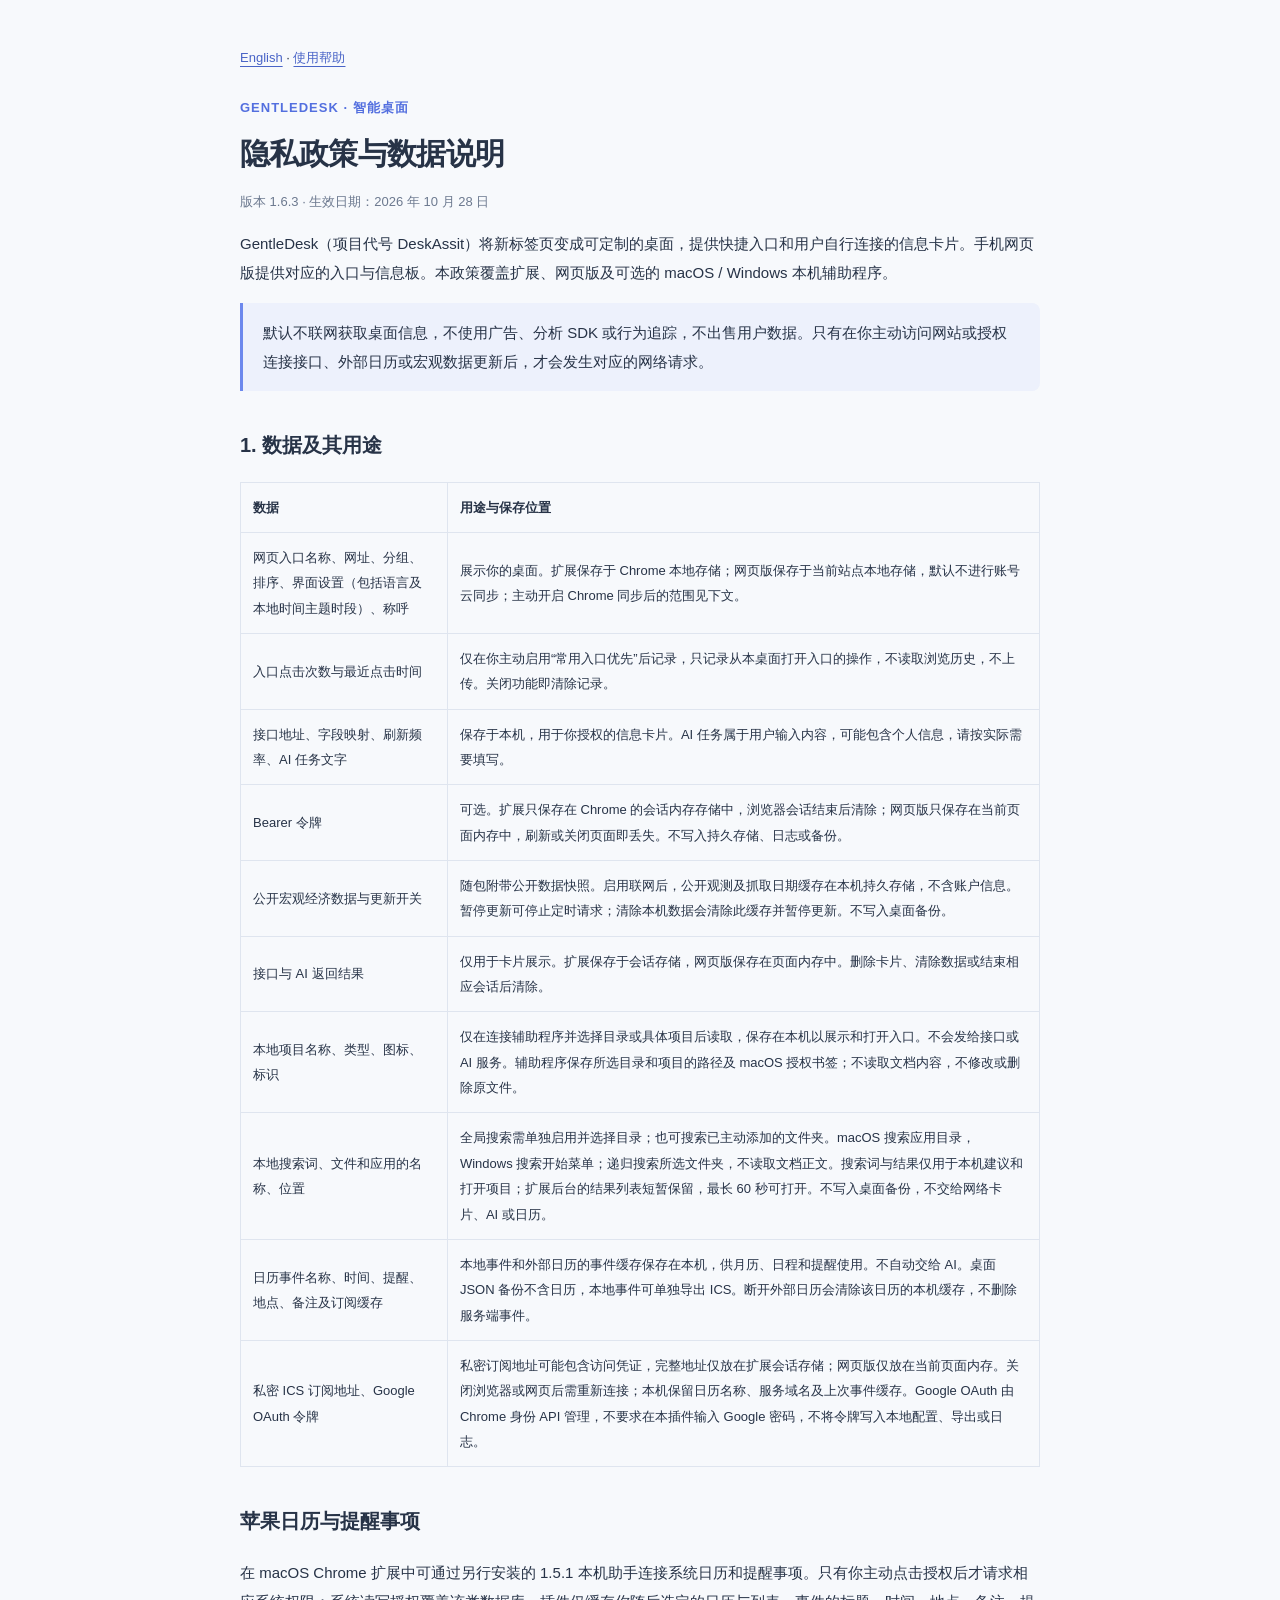
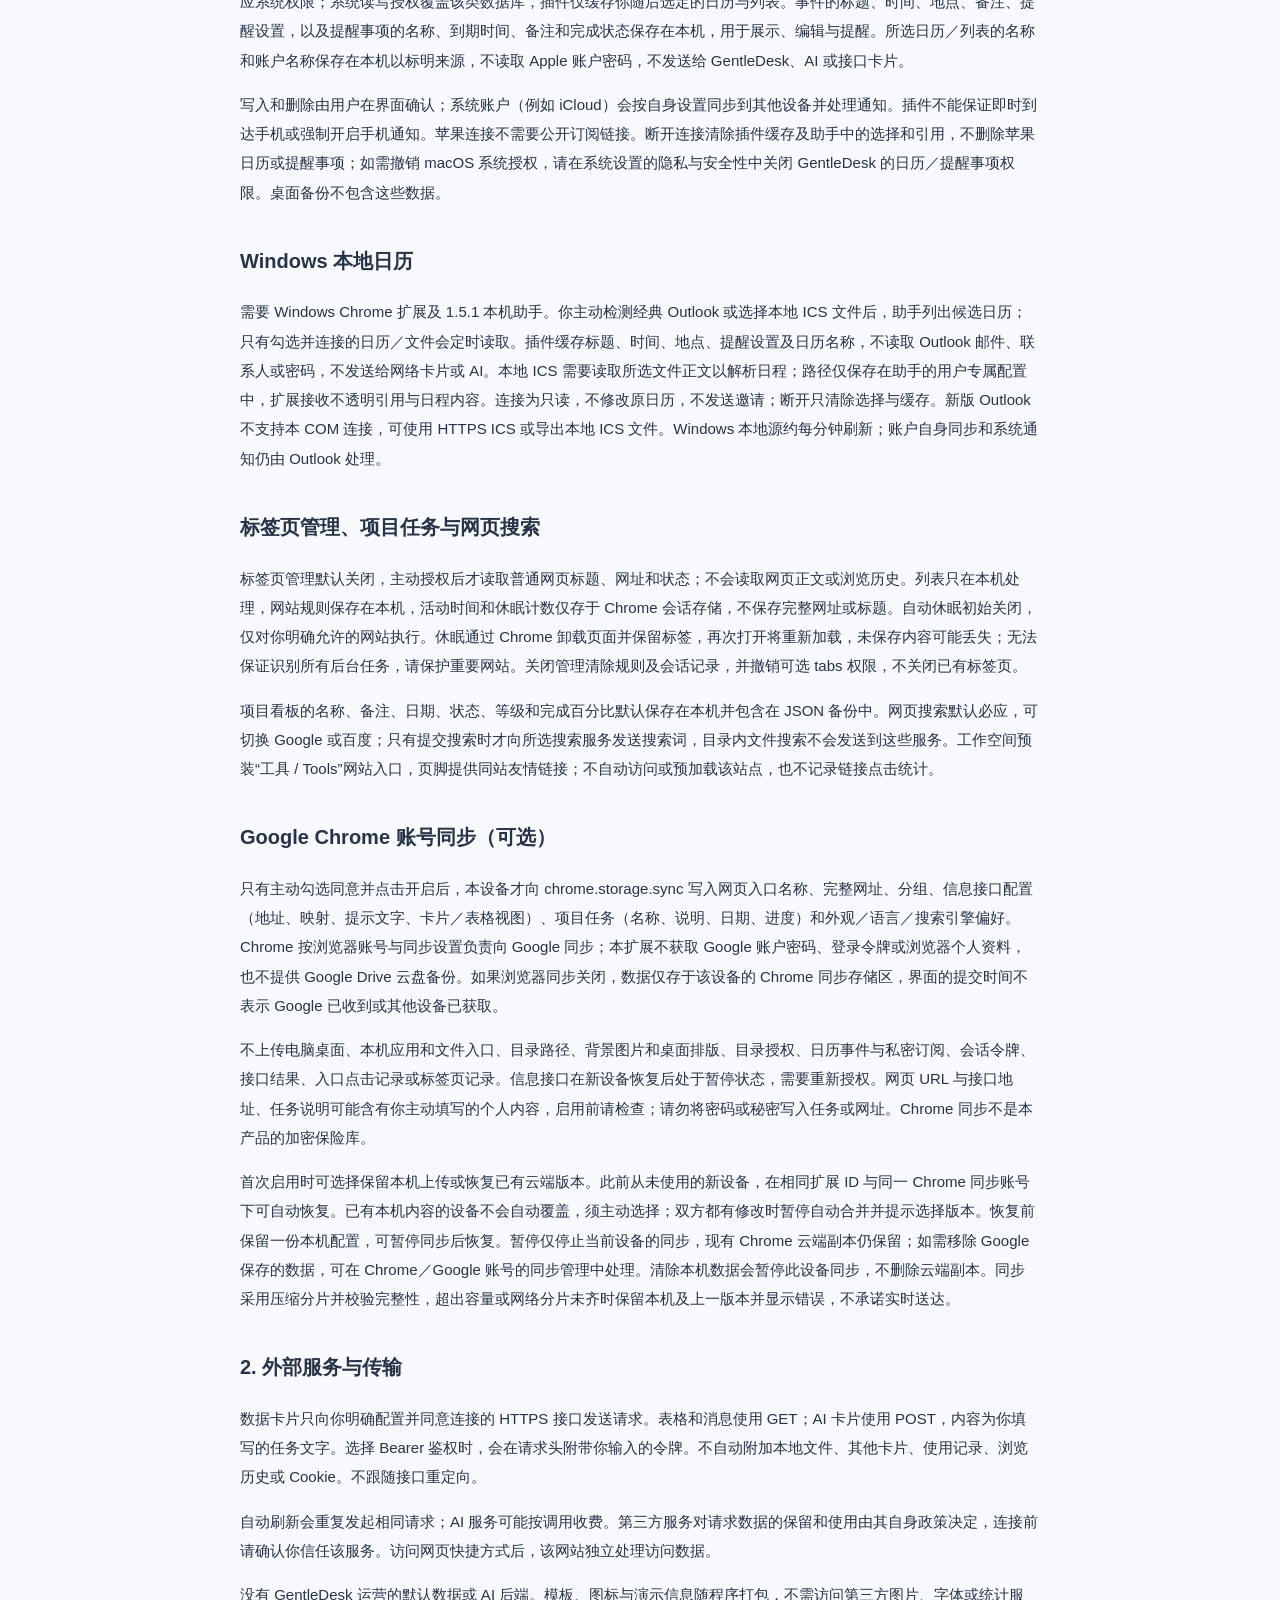
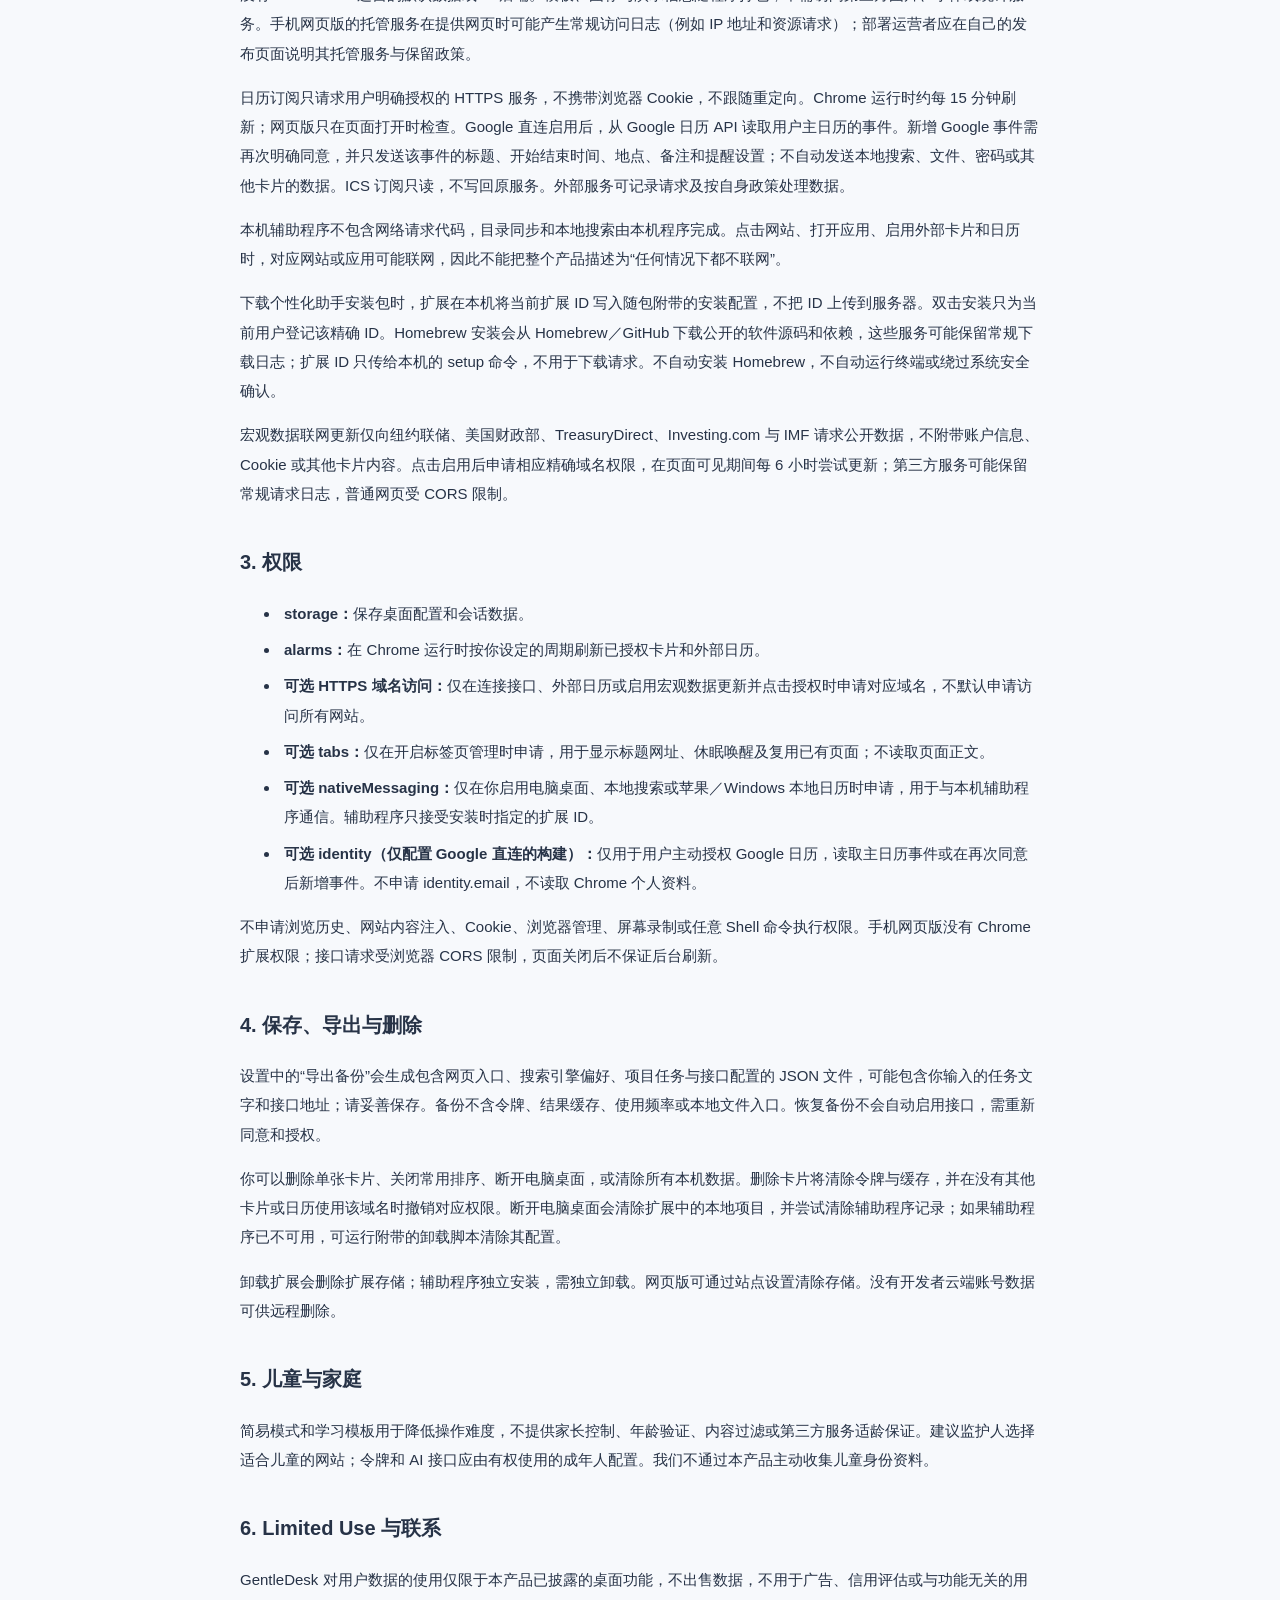
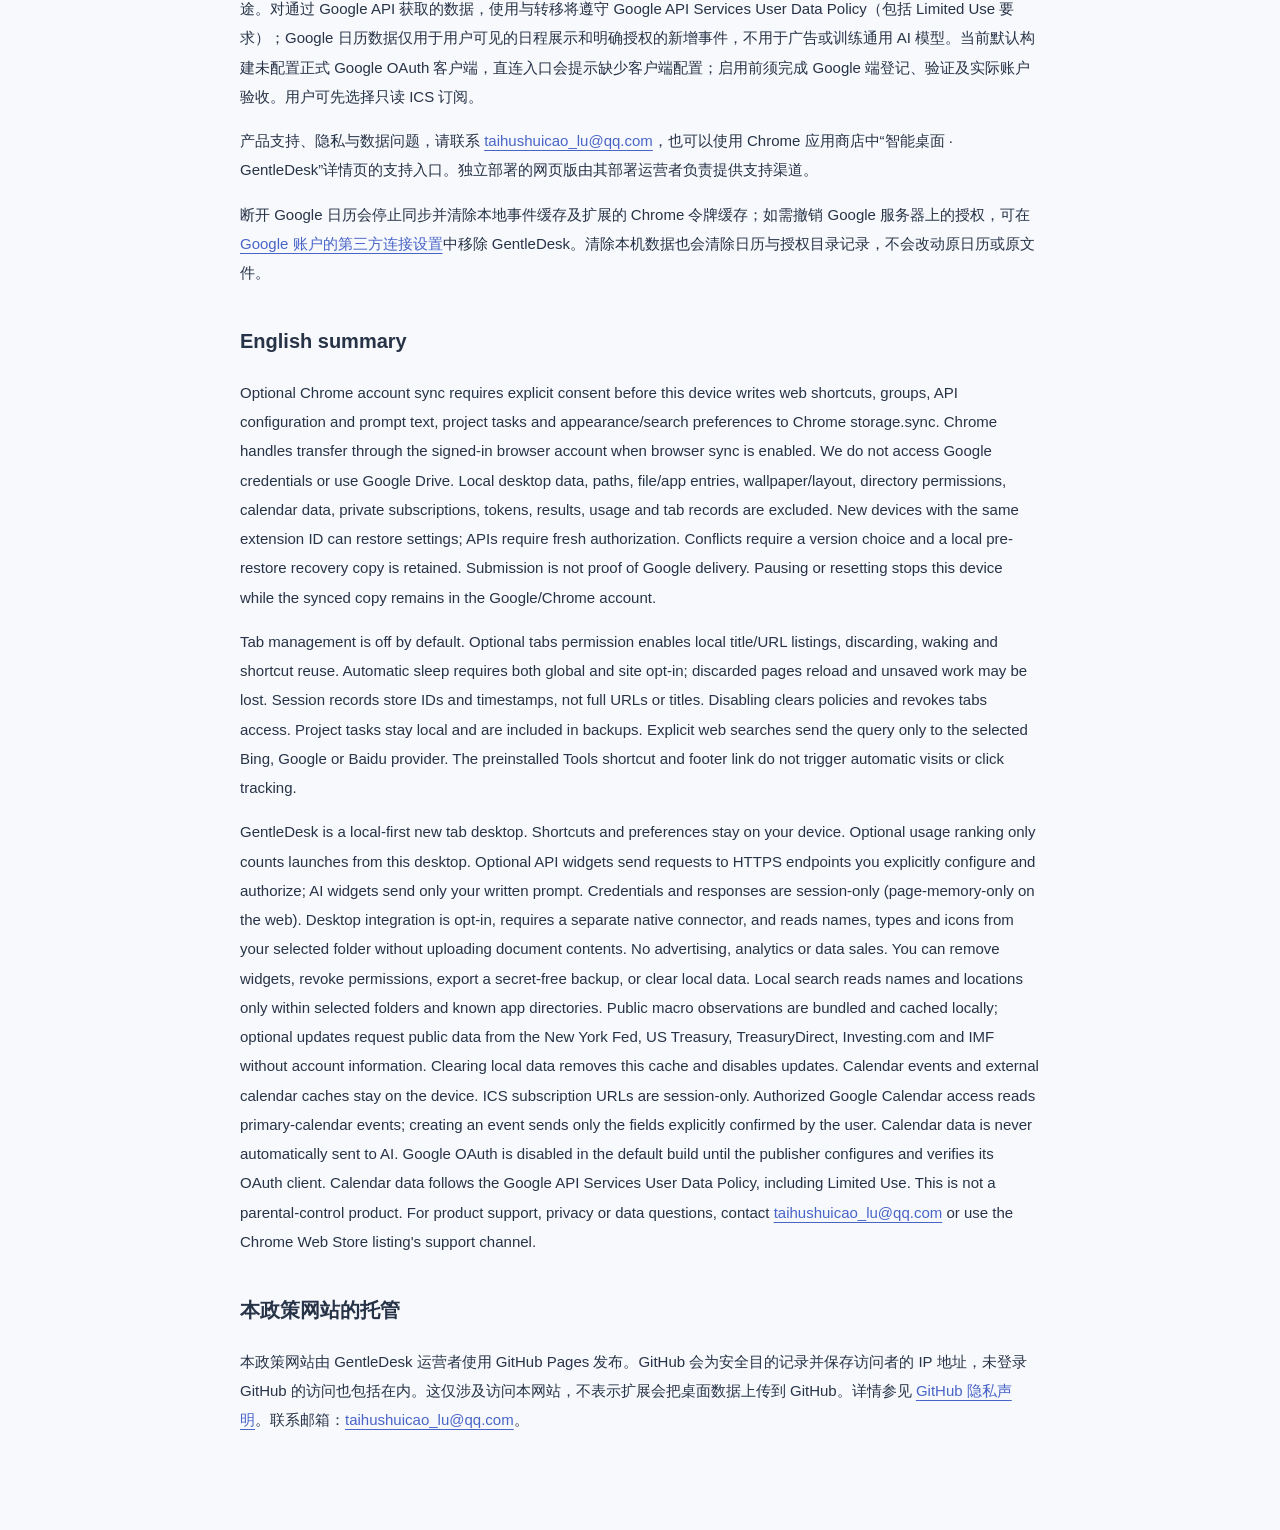
==== privacy.html @ 89a5466d "Publish GentleDesk bilingual privacy policy and support documents" ====
<!doctype html><html lang="zh-CN"><head><meta charset="utf-8"><meta name="viewport" content="width=device-width, initial-scale=1"><title>隐私政策 · GentleDesk</title><link rel="stylesheet" href="legal.css"></head><body>
<nav><a href="privacy.en.html" lang="en">English</a> · <a href="help.html">使用帮助</a></nav><div class="brand">GENTLEDESK · 智能桌面</div><h1>隐私政策与数据说明</h1><p class="subtitle">版本 1.6.3 · 生效日期：2026 年 10 月 28 日</p>
<p>GentleDesk（项目代号 DeskAssit）将新标签页变成可定制的桌面，提供快捷入口和用户自行连接的信息卡片。手机网页版提供对应的入口与信息板。本政策覆盖扩展、网页版及可选的 macOS / Windows 本机辅助程序。</p>
<div class="callout">默认不联网获取桌面信息，不使用广告、分析 SDK 或行为追踪，不出售用户数据。只有在你主动访问网站或授权连接接口、外部日历或宏观数据更新后，才会发生对应的网络请求。</div>
<h2>1. 数据及其用途</h2><table><thead><tr><th>数据</th><th>用途与保存位置</th></tr></thead><tbody>
<tr><td>网页入口名称、网址、分组、排序、界面设置（包括语言及本地时间主题时段）、称呼</td><td>展示你的桌面。扩展保存于 Chrome 本地存储；网页版保存于当前站点本地存储，默认不进行账号云同步；主动开启 Chrome 同步后的范围见下文。</td></tr>
<tr><td>入口点击次数与最近点击时间</td><td>仅在你主动启用“常用入口优先”后记录，只记录从本桌面打开入口的操作，不读取浏览历史，不上传。关闭功能即清除记录。</td></tr>
<tr><td>接口地址、字段映射、刷新频率、AI 任务文字</td><td>保存于本机，用于你授权的信息卡片。AI 任务属于用户输入内容，可能包含个人信息，请按实际需要填写。</td></tr>
<tr><td>Bearer 令牌</td><td>可选。扩展只保存在 Chrome 的会话内存存储中，浏览器会话结束后清除；网页版只保存在当前页面内存中，刷新或关闭页面即丢失。不写入持久存储、日志或备份。</td></tr>
<tr><td>公开宏观经济数据与更新开关</td><td>随包附带公开数据快照。启用联网后，公开观测及抓取日期缓存在本机持久存储，不含账户信息。暂停更新可停止定时请求；清除本机数据会清除此缓存并暂停更新。不写入桌面备份。</td></tr>
<tr><td>接口与 AI 返回结果</td><td>仅用于卡片展示。扩展保存于会话存储，网页版保存在页面内存中。删除卡片、清除数据或结束相应会话后清除。</td></tr>
<tr><td>本地项目名称、类型、图标、标识</td><td>仅在连接辅助程序并选择目录或具体项目后读取，保存在本机以展示和打开入口。不会发给接口或 AI 服务。辅助程序保存所选目录和项目的路径及 macOS 授权书签；不读取文档内容，不修改或删除原文件。</td></tr>
<tr><td>本地搜索词、文件和应用的名称、位置</td><td>全局搜索需单独启用并选择目录；也可搜索已主动添加的文件夹。macOS 搜索应用目录，Windows 搜索开始菜单；递归搜索所选文件夹，不读取文档正文。搜索词与结果仅用于本机建议和打开项目；扩展后台的结果列表短暂保留，最长 60 秒可打开。不写入桌面备份，不交给网络卡片、AI 或日历。</td></tr>
<tr><td>日历事件名称、时间、提醒、地点、备注及订阅缓存</td><td>本地事件和外部日历的事件缓存保存在本机，供月历、日程和提醒使用。不自动交给 AI。桌面 JSON 备份不含日历，本地事件可单独导出 ICS。断开外部日历会清除该日历的本机缓存，不删除服务端事件。</td></tr>
<tr><td>私密 ICS 订阅地址、Google OAuth 令牌</td><td>私密订阅地址可能包含访问凭证，完整地址仅放在扩展会话存储；网页版仅放在当前页面内存。关闭浏览器或网页后需重新连接；本机保留日历名称、服务域名及上次事件缓存。Google OAuth 由 Chrome 身份 API 管理，不要求在本插件输入 Google 密码，不将令牌写入本地配置、导出或日志。</td></tr></tbody></table>
<h2>苹果日历与提醒事项</h2><p>在 macOS Chrome 扩展中可通过另行安装的 1.5.1 本机助手连接系统日历和提醒事项。只有你主动点击授权后才请求相应系统权限；系统读写授权覆盖该类数据库，插件仅缓存你随后选定的日历与列表。事件的标题、时间、地点、备注、提醒设置，以及提醒事项的名称、到期时间、备注和完成状态保存在本机，用于展示、编辑与提醒。所选日历／列表的名称和账户名称保存在本机以标明来源，不读取 Apple 账户密码，不发送给 GentleDesk、AI 或接口卡片。</p><p>写入和删除由用户在界面确认；系统账户（例如 iCloud）会按自身设置同步到其他设备并处理通知。插件不能保证即时到达手机或强制开启手机通知。苹果连接不需要公开订阅链接。断开连接清除插件缓存及助手中的选择和引用，不删除苹果日历或提醒事项；如需撤销 macOS 系统授权，请在系统设置的隐私与安全性中关闭 GentleDesk 的日历／提醒事项权限。桌面备份不包含这些数据。</p><h2>Windows 本地日历</h2><p>需要 Windows Chrome 扩展及 1.5.1 本机助手。你主动检测经典 Outlook 或选择本地 ICS 文件后，助手列出候选日历；只有勾选并连接的日历／文件会定时读取。插件缓存标题、时间、地点、提醒设置及日历名称，不读取 Outlook 邮件、联系人或密码，不发送给网络卡片或 AI。本地 ICS 需要读取所选文件正文以解析日程；路径仅保存在助手的用户专属配置中，扩展接收不透明引用与日程内容。连接为只读，不修改原日历，不发送邀请；断开只清除选择与缓存。新版 Outlook 不支持本 COM 连接，可使用 HTTPS ICS 或导出本地 ICS 文件。Windows 本地源约每分钟刷新；账户自身同步和系统通知仍由 Outlook 处理。</p><h2>标签页管理、项目任务与网页搜索</h2><p>标签页管理默认关闭，主动授权后才读取普通网页标题、网址和状态；不会读取网页正文或浏览历史。列表只在本机处理，网站规则保存在本机，活动时间和休眠计数仅存于 Chrome 会话存储，不保存完整网址或标题。自动休眠初始关闭，仅对你明确允许的网站执行。休眠通过 Chrome 卸载页面并保留标签，再次打开将重新加载，未保存内容可能丢失；无法保证识别所有后台任务，请保护重要网站。关闭管理清除规则及会话记录，并撤销可选 tabs 权限，不关闭已有标签页。</p><p>项目看板的名称、备注、日期、状态、等级和完成百分比默认保存在本机并包含在 JSON 备份中。网页搜索默认必应，可切换 Google 或百度；只有提交搜索时才向所选搜索服务发送搜索词，目录内文件搜索不会发送到这些服务。工作空间预装“工具 / Tools”网站入口，页脚提供同站友情链接；不自动访问或预加载该站点，也不记录链接点击统计。</p><h2>Google Chrome 账号同步（可选）</h2><p>只有主动勾选同意并点击开启后，本设备才向 chrome.storage.sync 写入网页入口名称、完整网址、分组、信息接口配置（地址、映射、提示文字、卡片／表格视图）、项目任务（名称、说明、日期、进度）和外观／语言／搜索引擎偏好。Chrome 按浏览器账号与同步设置负责向 Google 同步；本扩展不获取 Google 账户密码、登录令牌或浏览器个人资料，也不提供 Google Drive 云盘备份。如果浏览器同步关闭，数据仅存于该设备的 Chrome 同步存储区，界面的提交时间不表示 Google 已收到或其他设备已获取。</p><p>不上传电脑桌面、本机应用和文件入口、目录路径、背景图片和桌面排版、目录授权、日历事件与私密订阅、会话令牌、接口结果、入口点击记录或标签页记录。信息接口在新设备恢复后处于暂停状态，需要重新授权。网页 URL 与接口地址、任务说明可能含有你主动填写的个人内容，启用前请检查；请勿将密码或秘密写入任务或网址。Chrome 同步不是本产品的加密保险库。</p><p>首次启用时可选择保留本机上传或恢复已有云端版本。此前从未使用的新设备，在相同扩展 ID 与同一 Chrome 同步账号下可自动恢复。已有本机内容的设备不会自动覆盖，须主动选择；双方都有修改时暂停自动合并并提示选择版本。恢复前保留一份本机配置，可暂停同步后恢复。暂停仅停止当前设备的同步，现有 Chrome 云端副本仍保留；如需移除 Google 保存的数据，可在 Chrome／Google 账号的同步管理中处理。清除本机数据会暂停此设备同步，不删除云端副本。同步采用压缩分片并校验完整性，超出容量或网络分片未齐时保留本机及上一版本并显示错误，不承诺实时送达。</p><h2>2. 外部服务与传输</h2><p>数据卡片只向你明确配置并同意连接的 HTTPS 接口发送请求。表格和消息使用 GET；AI 卡片使用 POST，内容为你填写的任务文字。选择 Bearer 鉴权时，会在请求头附带你输入的令牌。不自动附加本地文件、其他卡片、使用记录、浏览历史或 Cookie。不跟随接口重定向。</p><p>自动刷新会重复发起相同请求；AI 服务可能按调用收费。第三方服务对请求数据的保留和使用由其自身政策决定，连接前请确认你信任该服务。访问网页快捷方式后，该网站独立处理访问数据。</p><p>没有 GentleDesk 运营的默认数据或 AI 后端。模板、图标与演示信息随程序打包，不需访问第三方图片、字体或统计服务。手机网页版的托管服务在提供网页时可能产生常规访问日志（例如 IP 地址和资源请求）；部署运营者应在自己的发布页面说明其托管服务与保留政策。</p>
<p>日历订阅只请求用户明确授权的 HTTPS 服务，不携带浏览器 Cookie，不跟随重定向。Chrome 运行时约每 15 分钟刷新；网页版只在页面打开时检查。Google 直连启用后，从 Google 日历 API 读取用户主日历的事件。新增 Google 事件需再次明确同意，并只发送该事件的标题、开始结束时间、地点、备注和提醒设置；不自动发送本地搜索、文件、密码或其他卡片的数据。ICS 订阅只读，不写回原服务。外部服务可记录请求及按自身政策处理数据。</p><p>本机辅助程序不包含网络请求代码，目录同步和本地搜索由本机程序完成。点击网站、打开应用、启用外部卡片和日历时，对应网站或应用可能联网，因此不能把整个产品描述为“任何情况下都不联网”。</p>
<p>下载个性化助手安装包时，扩展在本机将当前扩展 ID 写入随包附带的安装配置，不把 ID 上传到服务器。双击安装只为当前用户登记该精确 ID。Homebrew 安装会从 Homebrew／GitHub 下载公开的软件源码和依赖，这些服务可能保留常规下载日志；扩展 ID 只传给本机的 setup 命令，不用于下载请求。不自动安装 Homebrew，不自动运行终端或绕过系统安全确认。</p><p>宏观数据联网更新仅向纽约联储、美国财政部、TreasuryDirect、Investing.com 与 IMF 请求公开数据，不附带账户信息、Cookie 或其他卡片内容。点击启用后申请相应精确域名权限，在页面可见期间每 6 小时尝试更新；第三方服务可能保留常规请求日志，普通网页受 CORS 限制。</p><h2>3. 权限</h2><ul><li><strong>storage：</strong>保存桌面配置和会话数据。</li><li><strong>alarms：</strong>在 Chrome 运行时按你设定的周期刷新已授权卡片和外部日历。</li><li><strong>可选 HTTPS 域名访问：</strong>仅在连接接口、外部日历或启用宏观数据更新并点击授权时申请对应域名，不默认申请访问所有网站。</li><li><strong>可选 tabs：</strong>仅在开启标签页管理时申请，用于显示标题网址、休眠唤醒及复用已有页面；不读取页面正文。</li><li><strong>可选 nativeMessaging：</strong>仅在你启用电脑桌面、本地搜索或苹果／Windows 本地日历时申请，用于与本机辅助程序通信。辅助程序只接受安装时指定的扩展 ID。</li><li><strong>可选 identity（仅配置 Google 直连的构建）：</strong>仅用于用户主动授权 Google 日历，读取主日历事件或在再次同意后新增事件。不申请 identity.email，不读取 Chrome 个人资料。</li></ul><p>不申请浏览历史、网站内容注入、Cookie、浏览器管理、屏幕录制或任意 Shell 命令执行权限。手机网页版没有 Chrome 扩展权限；接口请求受浏览器 CORS 限制，页面关闭后不保证后台刷新。</p>
<h2>4. 保存、导出与删除</h2><p>设置中的“导出备份”会生成包含网页入口、搜索引擎偏好、项目任务与接口配置的 JSON 文件，可能包含你输入的任务文字和接口地址；请妥善保存。备份不含令牌、结果缓存、使用频率或本地文件入口。恢复备份不会自动启用接口，需重新同意和授权。</p><p>你可以删除单张卡片、关闭常用排序、断开电脑桌面，或清除所有本机数据。删除卡片将清除令牌与缓存，并在没有其他卡片或日历使用该域名时撤销对应权限。断开电脑桌面会清除扩展中的本地项目，并尝试清除辅助程序记录；如果辅助程序已不可用，可运行附带的卸载脚本清除其配置。</p><p>卸载扩展会删除扩展存储；辅助程序独立安装，需独立卸载。网页版可通过站点设置清除存储。没有开发者云端账号数据可供远程删除。</p>
<h2>5. 儿童与家庭</h2><p>简易模式和学习模板用于降低操作难度，不提供家长控制、年龄验证、内容过滤或第三方服务适龄保证。建议监护人选择适合儿童的网站；令牌和 AI 接口应由有权使用的成年人配置。我们不通过本产品主动收集儿童身份资料。</p>
<h2>6. Limited Use 与联系</h2><p>GentleDesk 对用户数据的使用仅限于本产品已披露的桌面功能，不出售数据，不用于广告、信用评估或与功能无关的用途。对通过 Google API 获取的数据，使用与转移将遵守 Google API Services User Data Policy（包括 Limited Use 要求）；Google 日历数据仅用于用户可见的日程展示和明确授权的新增事件，不用于广告或训练通用 AI 模型。当前默认构建未配置正式 Google OAuth 客户端，直连入口会提示缺少客户端配置；启用前须完成 Google 端登记、验证及实际账户验收。用户可先选择只读 ICS 订阅。</p><p>产品支持、隐私与数据问题，请联系 <a href="mailto:taihushuicao_lu@qq.com">taihushuicao_lu@qq.com</a>，也可以使用 Chrome 应用商店中“智能桌面 · GentleDesk”详情页的支持入口。独立部署的网页版由其部署运营者负责提供支持渠道。</p>
<p>断开 Google 日历会停止同步并清除本地事件缓存及扩展的 Chrome 令牌缓存；如需撤销 Google 服务器上的授权，可在 <a href="https://myaccount.google.com/connections" target="_blank" rel="noopener">Google 账户的第三方连接设置</a>中移除 GentleDesk。清除本机数据也会清除日历与授权目录记录，不会改动原日历或原文件。</p><h2>English summary</h2><p>Optional Chrome account sync requires explicit consent before this device writes web shortcuts, groups, API configuration and prompt text, project tasks and appearance/search preferences to Chrome storage.sync. Chrome handles transfer through the signed-in browser account when browser sync is enabled. We do not access Google credentials or use Google Drive. Local desktop data, paths, file/app entries, wallpaper/layout, directory permissions, calendar data, private subscriptions, tokens, results, usage and tab records are excluded. New devices with the same extension ID can restore settings; APIs require fresh authorization. Conflicts require a version choice and a local pre-restore recovery copy is retained. Submission is not proof of Google delivery. Pausing or resetting stops this device while the synced copy remains in the Google/Chrome account.</p><p>Tab management is off by default. Optional tabs permission enables local title/URL listings, discarding, waking and shortcut reuse. Automatic sleep requires both global and site opt-in; discarded pages reload and unsaved work may be lost. Session records store IDs and timestamps, not full URLs or titles. Disabling clears policies and revokes tabs access. Project tasks stay local and are included in backups. Explicit web searches send the query only to the selected Bing, Google or Baidu provider. The preinstalled Tools shortcut and footer link do not trigger automatic visits or click tracking.</p><p>GentleDesk is a local-first new tab desktop. Shortcuts and preferences stay on your device. Optional usage ranking only counts launches from this desktop. Optional API widgets send requests to HTTPS endpoints you explicitly configure and authorize; AI widgets send only your written prompt. Credentials and responses are session-only (page-memory-only on the web). Desktop integration is opt-in, requires a separate native connector, and reads names, types and icons from your selected folder without uploading document contents. No advertising, analytics or data sales. You can remove widgets, revoke permissions, export a secret-free backup, or clear local data. Local search reads names and locations only within selected folders and known app directories. Public macro observations are bundled and cached locally; optional updates request public data from the New York Fed, US Treasury, TreasuryDirect, Investing.com and IMF without account information. Clearing local data removes this cache and disables updates. Calendar events and external calendar caches stay on the device. ICS subscription URLs are session-only. Authorized Google Calendar access reads primary-calendar events; creating an event sends only the fields explicitly confirmed by the user. Calendar data is never automatically sent to AI. Google OAuth is disabled in the default build until the publisher configures and verifies its OAuth client. Calendar data follows the Google API Services User Data Policy, including Limited Use. This is not a parental-control product. For product support, privacy or data questions, contact <a href="mailto:taihushuicao_lu@qq.com">taihushuicao_lu@qq.com</a> or use the Chrome Web Store listing's support channel.</p>
<h2>本政策网站的托管</h2><p>本政策网站由 GentleDesk 运营者使用 GitHub Pages 发布。GitHub 会为安全目的记录并保存访问者的 IP 地址，未登录 GitHub 的访问也包括在内。这仅涉及访问本网站，不表示扩展会把桌面数据上传到 GitHub。详情参见 <a href="https://docs.github.com/en/site-policy/privacy-policies/github-general-privacy-statement">GitHub 隐私声明</a>。联系邮箱：<a href="mailto:taihushuicao_lu@qq.com">taihushuicao_lu@qq.com</a>。</p></body></html>
---- legal.css ----
:root{color-scheme:light dark}*{box-sizing:border-box}body{font-family:-apple-system,BlinkMacSystemFont,"Segoe UI","PingFang SC","Microsoft YaHei",sans-serif;max-width:850px;margin:0 auto;padding:45px 25px 80px;color:light-dark(#273347,#e5eaf4);background:light-dark(#f7f9fc,#161d2b);line-height:1.95;font-size:15px}h1{font-size:30px;line-height:1.5;letter-spacing:-.6px;margin:10px 0 12px}h2{font-size:20px;margin-top:35px}h3{font-size:16px;margin-top:22px}a{color:light-dark(#4964c7,#a8bbff);text-underline-offset:4px}nav{font-size:13px;margin-bottom:25px}p,li{overflow-wrap:anywhere}li{padding-left:4px;margin:7px 0}code,pre{font-family:ui-monospace,SFMono-Regular,Consolas,monospace;font-size:13px;background:light-dark(#eaf0f8,#253146);border-radius:6px}code{padding:2px 6px}pre{padding:18px;overflow:auto;white-space:pre-wrap}table{border-collapse:collapse;width:100%;font-size:13px}td,th{border:1px solid light-dark(#dfe5ef,#3b4860);padding:12px;text-align:left}th{font-weight:600}.subtitle,.note{color:light-dark(#6c798f,#a8b3c7);font-size:13px}.callout{border-left:3px solid #6c88ed;padding:15px 20px;background:light-dark(#edf1fc,#24304a);border-radius:0 8px 8px 0}.brand{letter-spacing:1px;font-size:13px;font-weight:600;color:light-dark(#536fdf,#a8bbff)}@media(max-width:600px){body{padding:25px 20px 60px;font-size:14px}h1{font-size:25px}table{font-size:12px}td,th{padding:8px}}
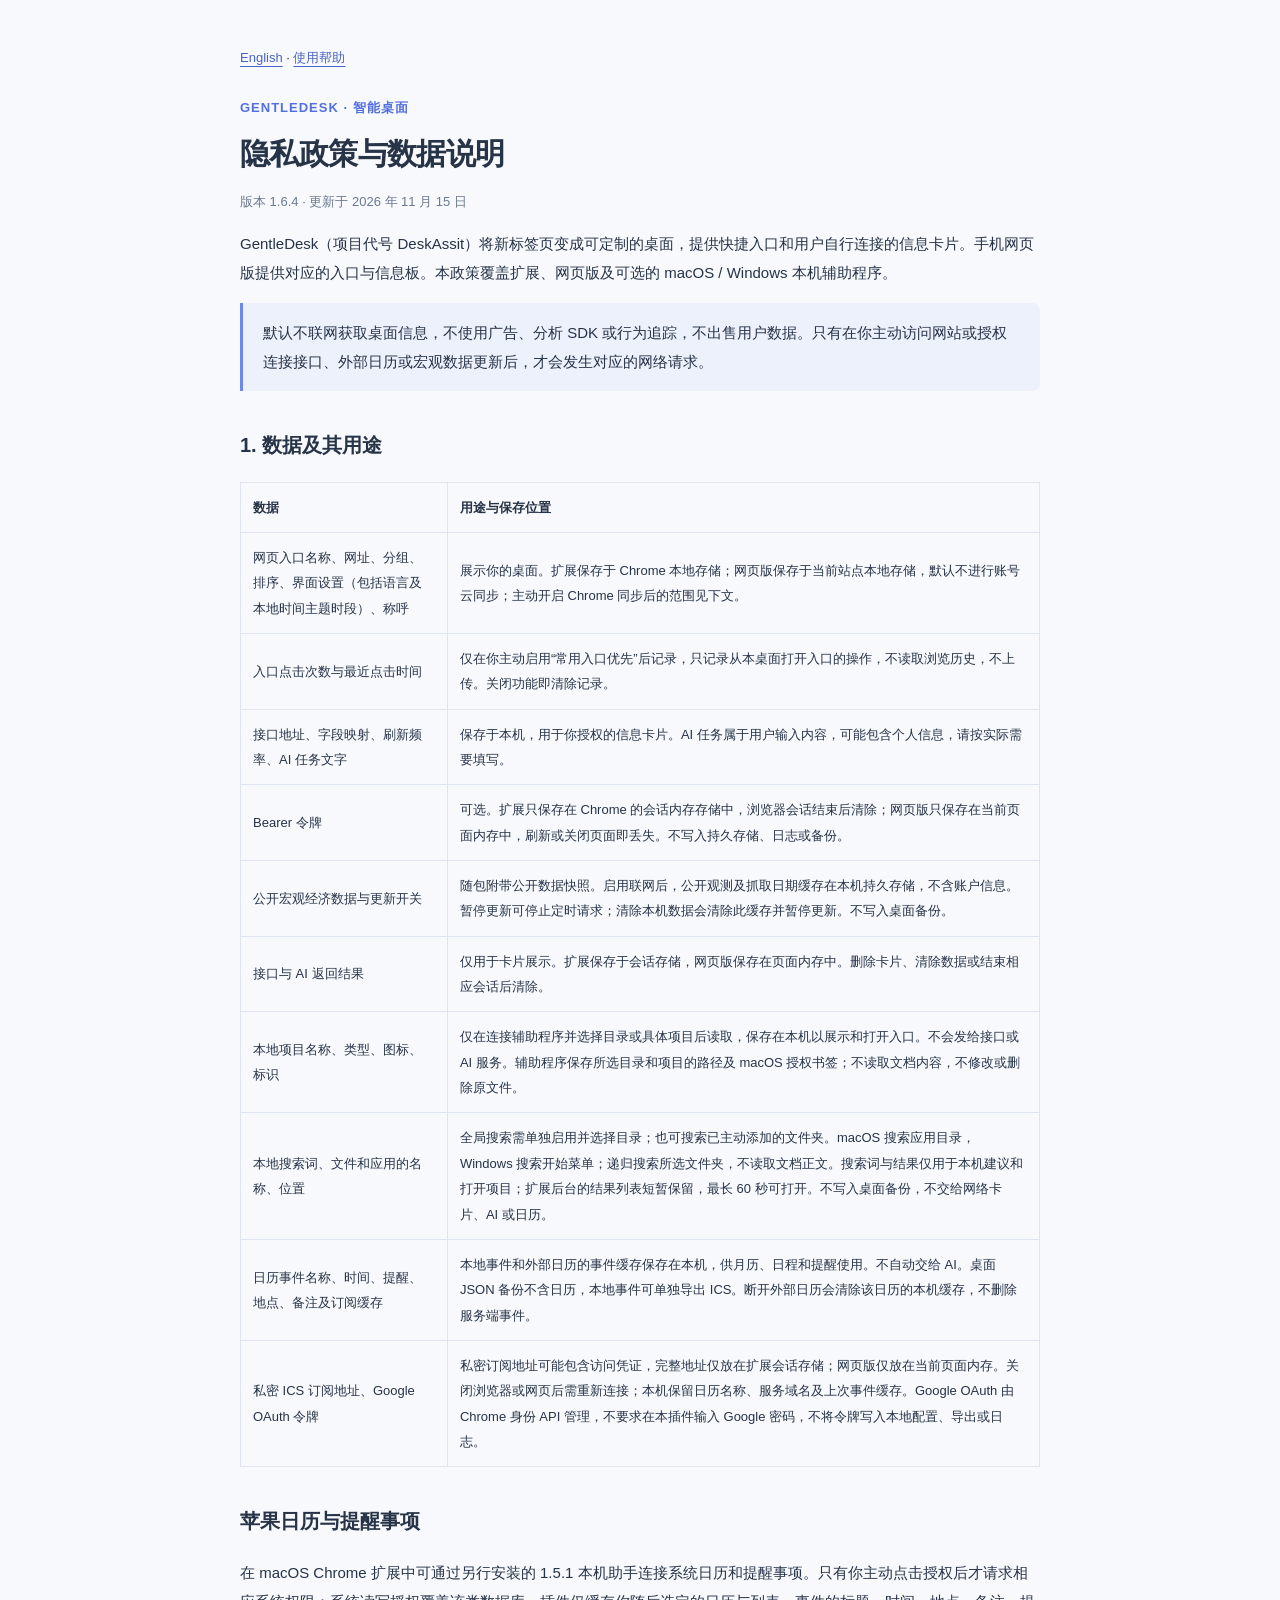
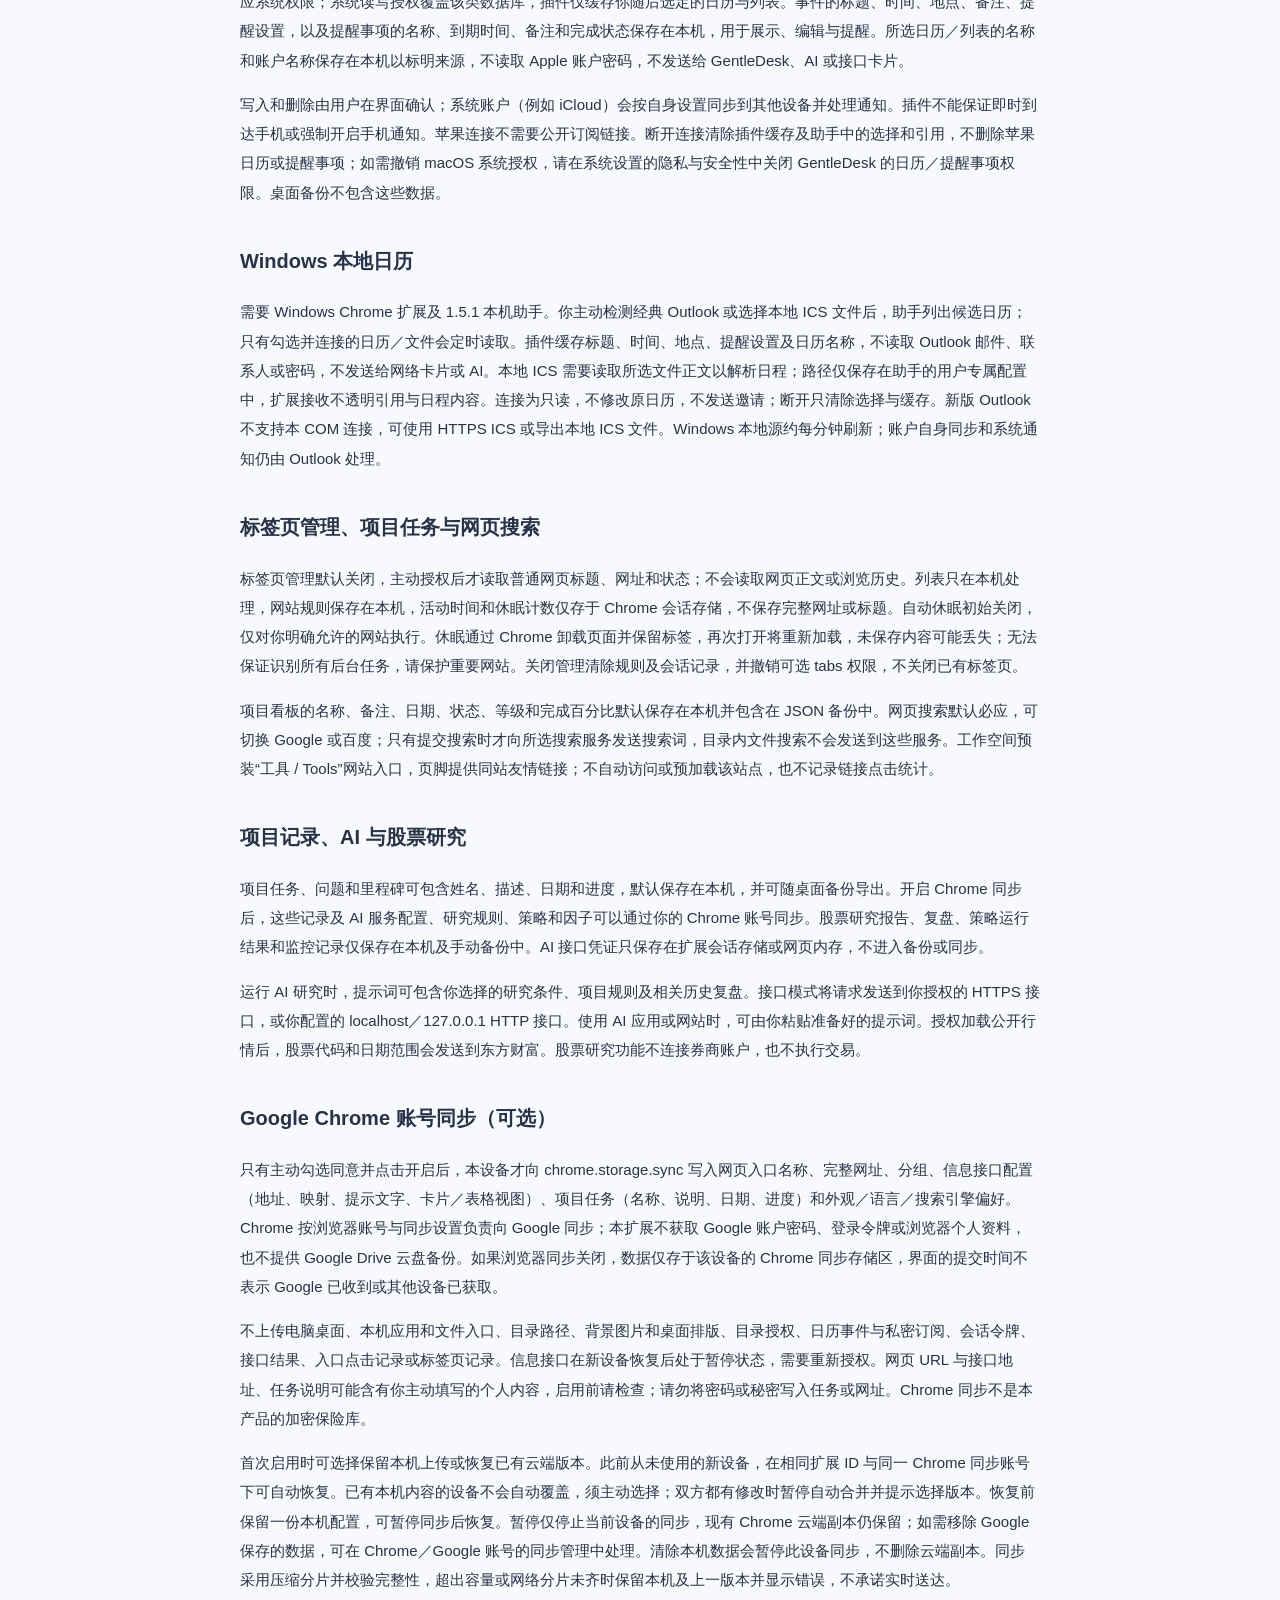
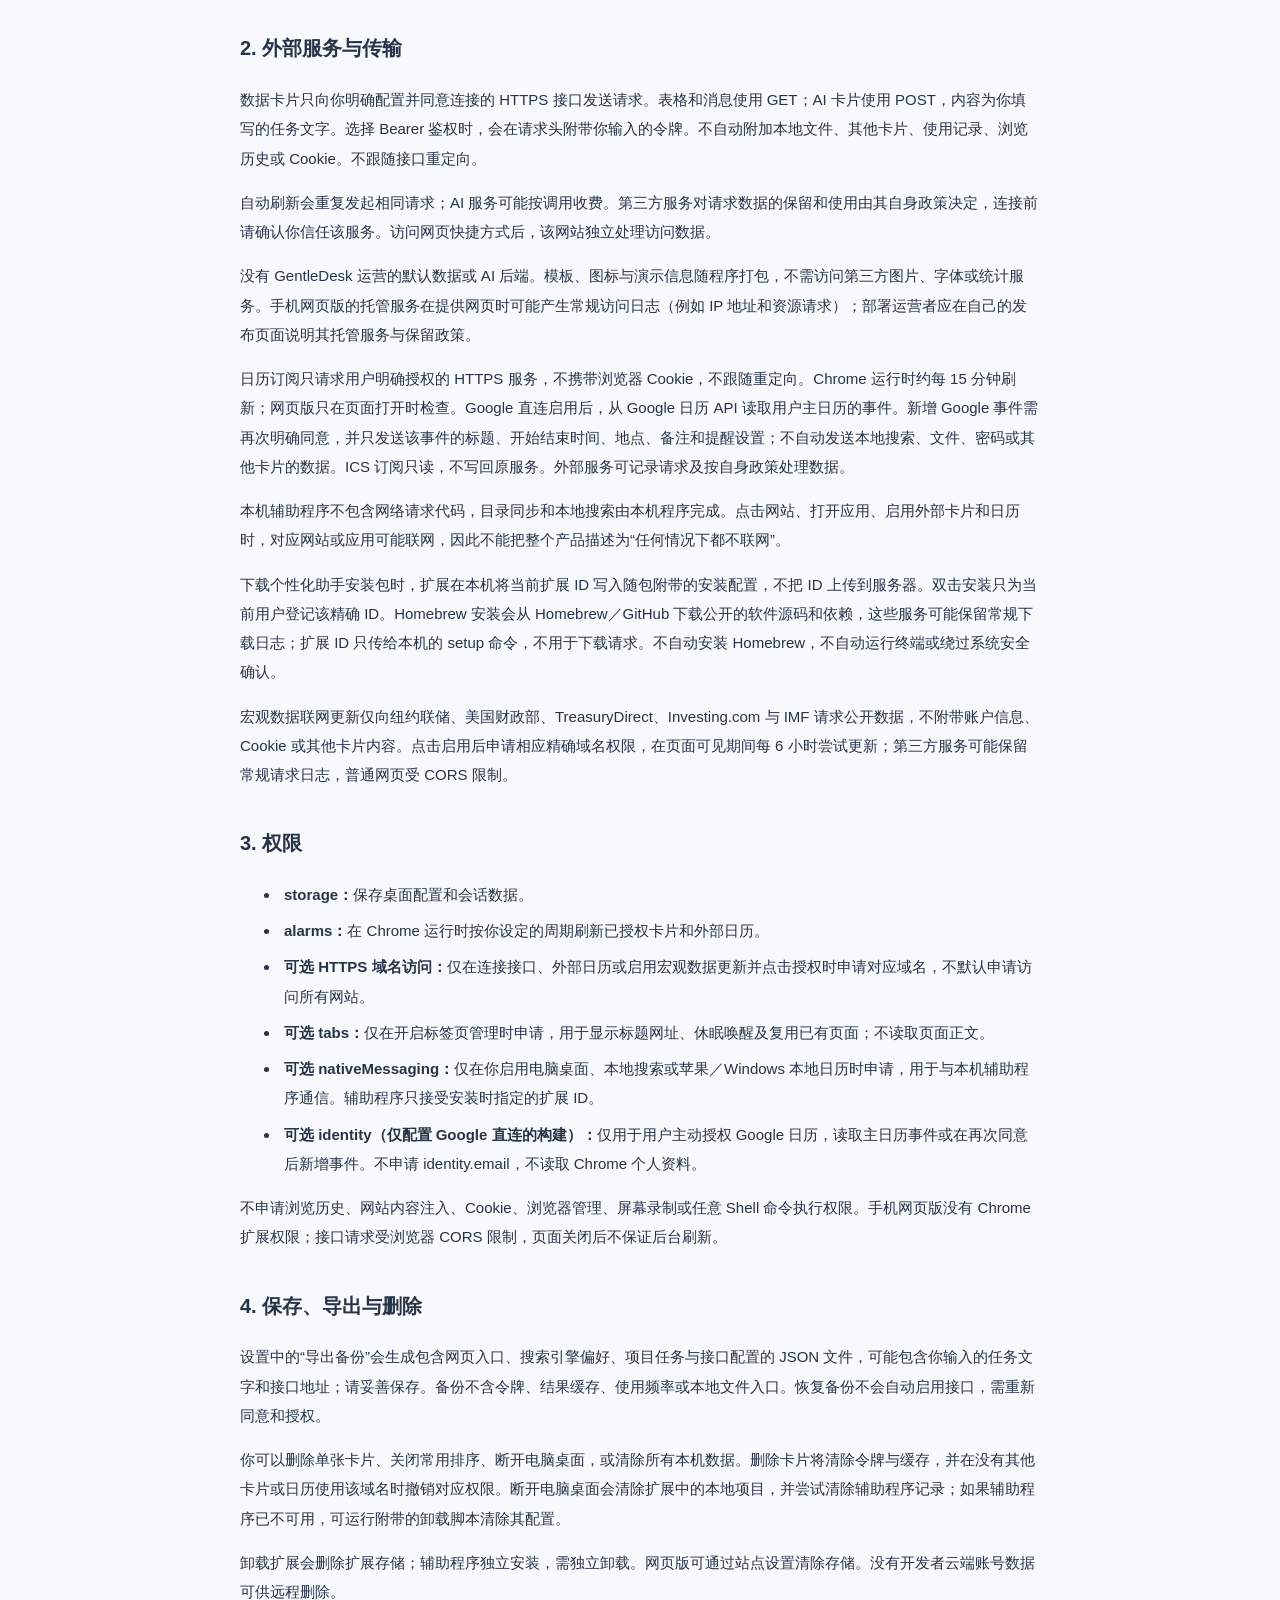
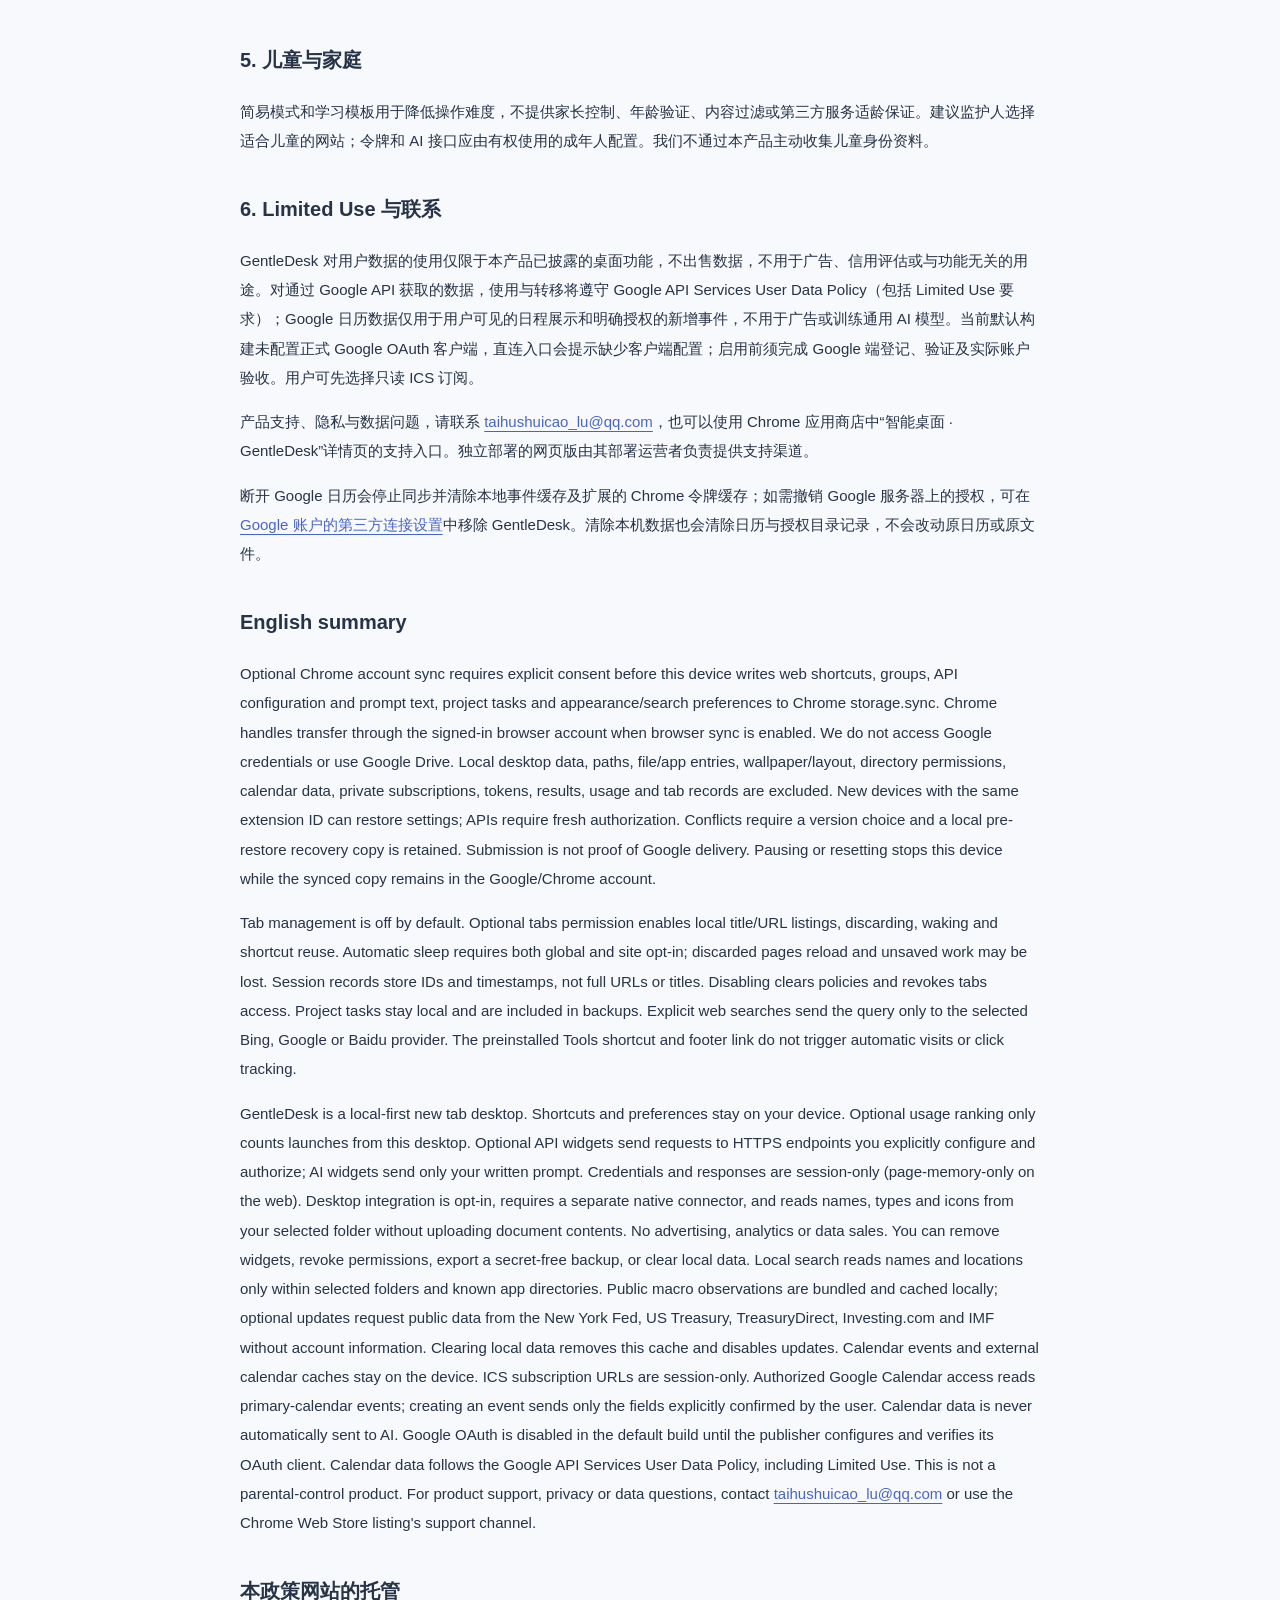
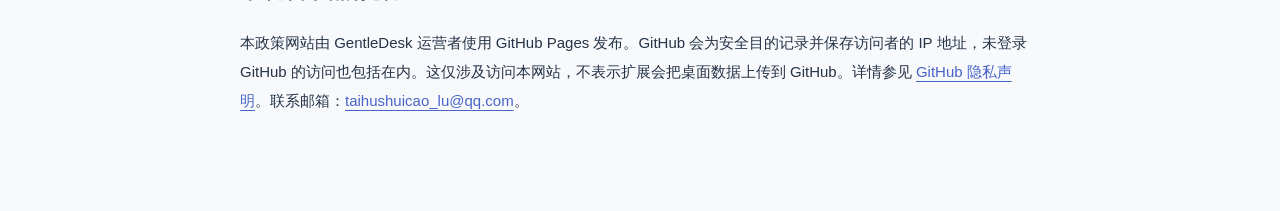
==== commit d85db431: "Document GentleDesk 1.6.4 privacy practices" ====
--- a/privacy.html
+++ b/privacy.html
@@ -1,5 +1,5 @@
 <!doctype html><html lang="zh-CN"><head><meta charset="utf-8"><meta name="viewport" content="width=device-width, initial-scale=1"><title>隐私政策 · GentleDesk</title><link rel="stylesheet" href="legal.css"></head><body>
-<nav><a href="privacy.en.html" lang="en">English</a> · <a href="help.html">使用帮助</a></nav><div class="brand">GENTLEDESK · 智能桌面</div><h1>隐私政策与数据说明</h1><p class="subtitle">版本 1.6.3 · 生效日期：2026 年 10 月 28 日</p>
+<nav><a href="privacy.en.html" lang="en">English</a> · <a href="help.html">使用帮助</a></nav><div class="brand">GENTLEDESK · 智能桌面</div><h1>隐私政策与数据说明</h1><p class="subtitle">版本 1.6.4 · 更新于 2026 年 11 月 15 日</p>
 <p>GentleDesk（项目代号 DeskAssit）将新标签页变成可定制的桌面，提供快捷入口和用户自行连接的信息卡片。手机网页版提供对应的入口与信息板。本政策覆盖扩展、网页版及可选的 macOS / Windows 本机辅助程序。</p>
 <div class="callout">默认不联网获取桌面信息，不使用广告、分析 SDK 或行为追踪，不出售用户数据。只有在你主动访问网站或授权连接接口、外部日历或宏观数据更新后，才会发生对应的网络请求。</div>
 <h2>1. 数据及其用途</h2><table><thead><tr><th>数据</th><th>用途与保存位置</th></tr></thead><tbody>
@@ -13,7 +13,7 @@
 <tr><td>本地搜索词、文件和应用的名称、位置</td><td>全局搜索需单独启用并选择目录；也可搜索已主动添加的文件夹。macOS 搜索应用目录，Windows 搜索开始菜单；递归搜索所选文件夹，不读取文档正文。搜索词与结果仅用于本机建议和打开项目；扩展后台的结果列表短暂保留，最长 60 秒可打开。不写入桌面备份，不交给网络卡片、AI 或日历。</td></tr>
 <tr><td>日历事件名称、时间、提醒、地点、备注及订阅缓存</td><td>本地事件和外部日历的事件缓存保存在本机，供月历、日程和提醒使用。不自动交给 AI。桌面 JSON 备份不含日历，本地事件可单独导出 ICS。断开外部日历会清除该日历的本机缓存，不删除服务端事件。</td></tr>
 <tr><td>私密 ICS 订阅地址、Google OAuth 令牌</td><td>私密订阅地址可能包含访问凭证，完整地址仅放在扩展会话存储；网页版仅放在当前页面内存。关闭浏览器或网页后需重新连接；本机保留日历名称、服务域名及上次事件缓存。Google OAuth 由 Chrome 身份 API 管理，不要求在本插件输入 Google 密码，不将令牌写入本地配置、导出或日志。</td></tr></tbody></table>
-<h2>苹果日历与提醒事项</h2><p>在 macOS Chrome 扩展中可通过另行安装的 1.5.1 本机助手连接系统日历和提醒事项。只有你主动点击授权后才请求相应系统权限；系统读写授权覆盖该类数据库，插件仅缓存你随后选定的日历与列表。事件的标题、时间、地点、备注、提醒设置，以及提醒事项的名称、到期时间、备注和完成状态保存在本机，用于展示、编辑与提醒。所选日历／列表的名称和账户名称保存在本机以标明来源，不读取 Apple 账户密码，不发送给 GentleDesk、AI 或接口卡片。</p><p>写入和删除由用户在界面确认；系统账户（例如 iCloud）会按自身设置同步到其他设备并处理通知。插件不能保证即时到达手机或强制开启手机通知。苹果连接不需要公开订阅链接。断开连接清除插件缓存及助手中的选择和引用，不删除苹果日历或提醒事项；如需撤销 macOS 系统授权，请在系统设置的隐私与安全性中关闭 GentleDesk 的日历／提醒事项权限。桌面备份不包含这些数据。</p><h2>Windows 本地日历</h2><p>需要 Windows Chrome 扩展及 1.5.1 本机助手。你主动检测经典 Outlook 或选择本地 ICS 文件后，助手列出候选日历；只有勾选并连接的日历／文件会定时读取。插件缓存标题、时间、地点、提醒设置及日历名称，不读取 Outlook 邮件、联系人或密码，不发送给网络卡片或 AI。本地 ICS 需要读取所选文件正文以解析日程；路径仅保存在助手的用户专属配置中，扩展接收不透明引用与日程内容。连接为只读，不修改原日历，不发送邀请；断开只清除选择与缓存。新版 Outlook 不支持本 COM 连接，可使用 HTTPS ICS 或导出本地 ICS 文件。Windows 本地源约每分钟刷新；账户自身同步和系统通知仍由 Outlook 处理。</p><h2>标签页管理、项目任务与网页搜索</h2><p>标签页管理默认关闭，主动授权后才读取普通网页标题、网址和状态；不会读取网页正文或浏览历史。列表只在本机处理，网站规则保存在本机，活动时间和休眠计数仅存于 Chrome 会话存储，不保存完整网址或标题。自动休眠初始关闭，仅对你明确允许的网站执行。休眠通过 Chrome 卸载页面并保留标签，再次打开将重新加载，未保存内容可能丢失；无法保证识别所有后台任务，请保护重要网站。关闭管理清除规则及会话记录，并撤销可选 tabs 权限，不关闭已有标签页。</p><p>项目看板的名称、备注、日期、状态、等级和完成百分比默认保存在本机并包含在 JSON 备份中。网页搜索默认必应，可切换 Google 或百度；只有提交搜索时才向所选搜索服务发送搜索词，目录内文件搜索不会发送到这些服务。工作空间预装“工具 / Tools”网站入口，页脚提供同站友情链接；不自动访问或预加载该站点，也不记录链接点击统计。</p><h2>Google Chrome 账号同步（可选）</h2><p>只有主动勾选同意并点击开启后，本设备才向 chrome.storage.sync 写入网页入口名称、完整网址、分组、信息接口配置（地址、映射、提示文字、卡片／表格视图）、项目任务（名称、说明、日期、进度）和外观／语言／搜索引擎偏好。Chrome 按浏览器账号与同步设置负责向 Google 同步；本扩展不获取 Google 账户密码、登录令牌或浏览器个人资料，也不提供 Google Drive 云盘备份。如果浏览器同步关闭，数据仅存于该设备的 Chrome 同步存储区，界面的提交时间不表示 Google 已收到或其他设备已获取。</p><p>不上传电脑桌面、本机应用和文件入口、目录路径、背景图片和桌面排版、目录授权、日历事件与私密订阅、会话令牌、接口结果、入口点击记录或标签页记录。信息接口在新设备恢复后处于暂停状态，需要重新授权。网页 URL 与接口地址、任务说明可能含有你主动填写的个人内容，启用前请检查；请勿将密码或秘密写入任务或网址。Chrome 同步不是本产品的加密保险库。</p><p>首次启用时可选择保留本机上传或恢复已有云端版本。此前从未使用的新设备，在相同扩展 ID 与同一 Chrome 同步账号下可自动恢复。已有本机内容的设备不会自动覆盖，须主动选择；双方都有修改时暂停自动合并并提示选择版本。恢复前保留一份本机配置，可暂停同步后恢复。暂停仅停止当前设备的同步，现有 Chrome 云端副本仍保留；如需移除 Google 保存的数据，可在 Chrome／Google 账号的同步管理中处理。清除本机数据会暂停此设备同步，不删除云端副本。同步采用压缩分片并校验完整性，超出容量或网络分片未齐时保留本机及上一版本并显示错误，不承诺实时送达。</p><h2>2. 外部服务与传输</h2><p>数据卡片只向你明确配置并同意连接的 HTTPS 接口发送请求。表格和消息使用 GET；AI 卡片使用 POST，内容为你填写的任务文字。选择 Bearer 鉴权时，会在请求头附带你输入的令牌。不自动附加本地文件、其他卡片、使用记录、浏览历史或 Cookie。不跟随接口重定向。</p><p>自动刷新会重复发起相同请求；AI 服务可能按调用收费。第三方服务对请求数据的保留和使用由其自身政策决定，连接前请确认你信任该服务。访问网页快捷方式后，该网站独立处理访问数据。</p><p>没有 GentleDesk 运营的默认数据或 AI 后端。模板、图标与演示信息随程序打包，不需访问第三方图片、字体或统计服务。手机网页版的托管服务在提供网页时可能产生常规访问日志（例如 IP 地址和资源请求）；部署运营者应在自己的发布页面说明其托管服务与保留政策。</p>
+<h2>苹果日历与提醒事项</h2><p>在 macOS Chrome 扩展中可通过另行安装的 1.5.1 本机助手连接系统日历和提醒事项。只有你主动点击授权后才请求相应系统权限；系统读写授权覆盖该类数据库，插件仅缓存你随后选定的日历与列表。事件的标题、时间、地点、备注、提醒设置，以及提醒事项的名称、到期时间、备注和完成状态保存在本机，用于展示、编辑与提醒。所选日历／列表的名称和账户名称保存在本机以标明来源，不读取 Apple 账户密码，不发送给 GentleDesk、AI 或接口卡片。</p><p>写入和删除由用户在界面确认；系统账户（例如 iCloud）会按自身设置同步到其他设备并处理通知。插件不能保证即时到达手机或强制开启手机通知。苹果连接不需要公开订阅链接。断开连接清除插件缓存及助手中的选择和引用，不删除苹果日历或提醒事项；如需撤销 macOS 系统授权，请在系统设置的隐私与安全性中关闭 GentleDesk 的日历／提醒事项权限。桌面备份不包含这些数据。</p><h2>Windows 本地日历</h2><p>需要 Windows Chrome 扩展及 1.5.1 本机助手。你主动检测经典 Outlook 或选择本地 ICS 文件后，助手列出候选日历；只有勾选并连接的日历／文件会定时读取。插件缓存标题、时间、地点、提醒设置及日历名称，不读取 Outlook 邮件、联系人或密码，不发送给网络卡片或 AI。本地 ICS 需要读取所选文件正文以解析日程；路径仅保存在助手的用户专属配置中，扩展接收不透明引用与日程内容。连接为只读，不修改原日历，不发送邀请；断开只清除选择与缓存。新版 Outlook 不支持本 COM 连接，可使用 HTTPS ICS 或导出本地 ICS 文件。Windows 本地源约每分钟刷新；账户自身同步和系统通知仍由 Outlook 处理。</p><h2>标签页管理、项目任务与网页搜索</h2><p>标签页管理默认关闭，主动授权后才读取普通网页标题、网址和状态；不会读取网页正文或浏览历史。列表只在本机处理，网站规则保存在本机，活动时间和休眠计数仅存于 Chrome 会话存储，不保存完整网址或标题。自动休眠初始关闭，仅对你明确允许的网站执行。休眠通过 Chrome 卸载页面并保留标签，再次打开将重新加载，未保存内容可能丢失；无法保证识别所有后台任务，请保护重要网站。关闭管理清除规则及会话记录，并撤销可选 tabs 权限，不关闭已有标签页。</p><p>项目看板的名称、备注、日期、状态、等级和完成百分比默认保存在本机并包含在 JSON 备份中。网页搜索默认必应，可切换 Google 或百度；只有提交搜索时才向所选搜索服务发送搜索词，目录内文件搜索不会发送到这些服务。工作空间预装“工具 / Tools”网站入口，页脚提供同站友情链接；不自动访问或预加载该站点，也不记录链接点击统计。</p><h2>项目记录、AI 与股票研究</h2><p>项目任务、问题和里程碑可包含姓名、描述、日期和进度，默认保存在本机，并可随桌面备份导出。开启 Chrome 同步后，这些记录及 AI 服务配置、研究规则、策略和因子可以通过你的 Chrome 账号同步。股票研究报告、复盘、策略运行结果和监控记录仅保存在本机及手动备份中。AI 接口凭证只保存在扩展会话存储或网页内存，不进入备份或同步。</p><p>运行 AI 研究时，提示词可包含你选择的研究条件、项目规则及相关历史复盘。接口模式将请求发送到你授权的 HTTPS 接口，或你配置的 localhost／127.0.0.1 HTTP 接口。使用 AI 应用或网站时，可由你粘贴准备好的提示词。授权加载公开行情后，股票代码和日期范围会发送到东方财富。股票研究功能不连接券商账户，也不执行交易。</p><h2>Google Chrome 账号同步（可选）</h2><p>只有主动勾选同意并点击开启后，本设备才向 chrome.storage.sync 写入网页入口名称、完整网址、分组、信息接口配置（地址、映射、提示文字、卡片／表格视图）、项目任务（名称、说明、日期、进度）和外观／语言／搜索引擎偏好。Chrome 按浏览器账号与同步设置负责向 Google 同步；本扩展不获取 Google 账户密码、登录令牌或浏览器个人资料，也不提供 Google Drive 云盘备份。如果浏览器同步关闭，数据仅存于该设备的 Chrome 同步存储区，界面的提交时间不表示 Google 已收到或其他设备已获取。</p><p>不上传电脑桌面、本机应用和文件入口、目录路径、背景图片和桌面排版、目录授权、日历事件与私密订阅、会话令牌、接口结果、入口点击记录或标签页记录。信息接口在新设备恢复后处于暂停状态，需要重新授权。网页 URL 与接口地址、任务说明可能含有你主动填写的个人内容，启用前请检查；请勿将密码或秘密写入任务或网址。Chrome 同步不是本产品的加密保险库。</p><p>首次启用时可选择保留本机上传或恢复已有云端版本。此前从未使用的新设备，在相同扩展 ID 与同一 Chrome 同步账号下可自动恢复。已有本机内容的设备不会自动覆盖，须主动选择；双方都有修改时暂停自动合并并提示选择版本。恢复前保留一份本机配置，可暂停同步后恢复。暂停仅停止当前设备的同步，现有 Chrome 云端副本仍保留；如需移除 Google 保存的数据，可在 Chrome／Google 账号的同步管理中处理。清除本机数据会暂停此设备同步，不删除云端副本。同步采用压缩分片并校验完整性，超出容量或网络分片未齐时保留本机及上一版本并显示错误，不承诺实时送达。</p><h2>2. 外部服务与传输</h2><p>数据卡片只向你明确配置并同意连接的 HTTPS 接口发送请求。表格和消息使用 GET；AI 卡片使用 POST，内容为你填写的任务文字。选择 Bearer 鉴权时，会在请求头附带你输入的令牌。不自动附加本地文件、其他卡片、使用记录、浏览历史或 Cookie。不跟随接口重定向。</p><p>自动刷新会重复发起相同请求；AI 服务可能按调用收费。第三方服务对请求数据的保留和使用由其自身政策决定，连接前请确认你信任该服务。访问网页快捷方式后，该网站独立处理访问数据。</p><p>没有 GentleDesk 运营的默认数据或 AI 后端。模板、图标与演示信息随程序打包，不需访问第三方图片、字体或统计服务。手机网页版的托管服务在提供网页时可能产生常规访问日志（例如 IP 地址和资源请求）；部署运营者应在自己的发布页面说明其托管服务与保留政策。</p>
 <p>日历订阅只请求用户明确授权的 HTTPS 服务，不携带浏览器 Cookie，不跟随重定向。Chrome 运行时约每 15 分钟刷新；网页版只在页面打开时检查。Google 直连启用后，从 Google 日历 API 读取用户主日历的事件。新增 Google 事件需再次明确同意，并只发送该事件的标题、开始结束时间、地点、备注和提醒设置；不自动发送本地搜索、文件、密码或其他卡片的数据。ICS 订阅只读，不写回原服务。外部服务可记录请求及按自身政策处理数据。</p><p>本机辅助程序不包含网络请求代码，目录同步和本地搜索由本机程序完成。点击网站、打开应用、启用外部卡片和日历时，对应网站或应用可能联网，因此不能把整个产品描述为“任何情况下都不联网”。</p>
 <p>下载个性化助手安装包时，扩展在本机将当前扩展 ID 写入随包附带的安装配置，不把 ID 上传到服务器。双击安装只为当前用户登记该精确 ID。Homebrew 安装会从 Homebrew／GitHub 下载公开的软件源码和依赖，这些服务可能保留常规下载日志；扩展 ID 只传给本机的 setup 命令，不用于下载请求。不自动安装 Homebrew，不自动运行终端或绕过系统安全确认。</p><p>宏观数据联网更新仅向纽约联储、美国财政部、TreasuryDirect、Investing.com 与 IMF 请求公开数据，不附带账户信息、Cookie 或其他卡片内容。点击启用后申请相应精确域名权限，在页面可见期间每 6 小时尝试更新；第三方服务可能保留常规请求日志，普通网页受 CORS 限制。</p><h2>3. 权限</h2><ul><li><strong>storage：</strong>保存桌面配置和会话数据。</li><li><strong>alarms：</strong>在 Chrome 运行时按你设定的周期刷新已授权卡片和外部日历。</li><li><strong>可选 HTTPS 域名访问：</strong>仅在连接接口、外部日历或启用宏观数据更新并点击授权时申请对应域名，不默认申请访问所有网站。</li><li><strong>可选 tabs：</strong>仅在开启标签页管理时申请，用于显示标题网址、休眠唤醒及复用已有页面；不读取页面正文。</li><li><strong>可选 nativeMessaging：</strong>仅在你启用电脑桌面、本地搜索或苹果／Windows 本地日历时申请，用于与本机辅助程序通信。辅助程序只接受安装时指定的扩展 ID。</li><li><strong>可选 identity（仅配置 Google 直连的构建）：</strong>仅用于用户主动授权 Google 日历，读取主日历事件或在再次同意后新增事件。不申请 identity.email，不读取 Chrome 个人资料。</li></ul><p>不申请浏览历史、网站内容注入、Cookie、浏览器管理、屏幕录制或任意 Shell 命令执行权限。手机网页版没有 Chrome 扩展权限；接口请求受浏览器 CORS 限制，页面关闭后不保证后台刷新。</p>
 <h2>4. 保存、导出与删除</h2><p>设置中的“导出备份”会生成包含网页入口、搜索引擎偏好、项目任务与接口配置的 JSON 文件，可能包含你输入的任务文字和接口地址；请妥善保存。备份不含令牌、结果缓存、使用频率或本地文件入口。恢复备份不会自动启用接口，需重新同意和授权。</p><p>你可以删除单张卡片、关闭常用排序、断开电脑桌面，或清除所有本机数据。删除卡片将清除令牌与缓存，并在没有其他卡片或日历使用该域名时撤销对应权限。断开电脑桌面会清除扩展中的本地项目，并尝试清除辅助程序记录；如果辅助程序已不可用，可运行附带的卸载脚本清除其配置。</p><p>卸载扩展会删除扩展存储；辅助程序独立安装，需独立卸载。网页版可通过站点设置清除存储。没有开发者云端账号数据可供远程删除。</p>
